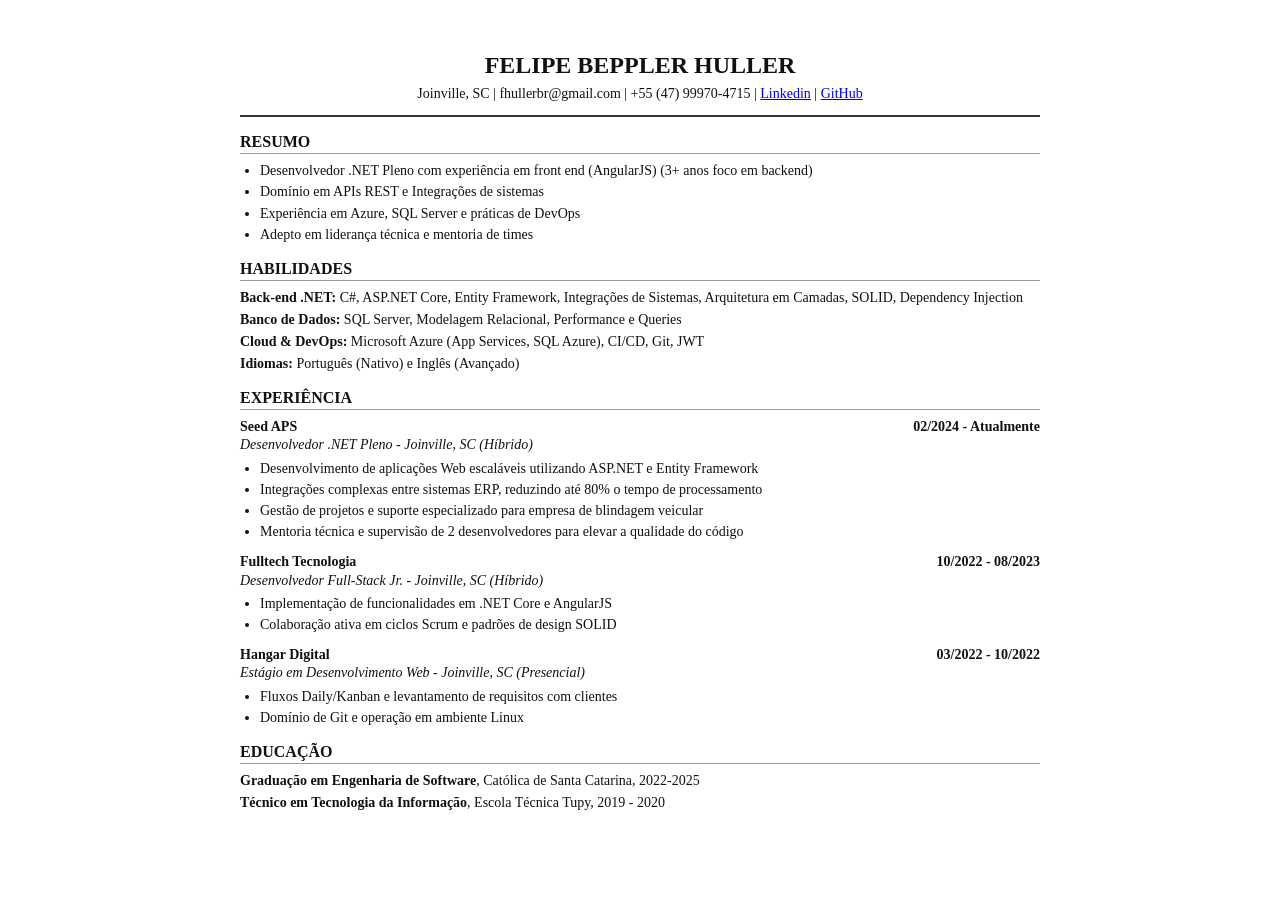
==== cv.html @ c4a2a16d "Add cv.html" ====
<!DOCTYPE html>
<html lang="pt-br">

<head>
    <meta charset="UTF-8">
    <meta name="viewport" content="width=device-width, initial-scale=1.0">
    <title>felipe_beppler_huller_cv</title>
    <style>
        @media print {
            body {
                margin: 0;
                padding: 0;
            }

            .container {
                border: none !important;
                box-shadow: none !important;
                width: 21cm !important;
                margin: 0 !important;
            }

            a[href]:after {
                content: ": " attr(href);
                max-width: 300px;
                overflow: hidden;
                text-overflow: ellipsis;
                white-space: nowrap;
                display: inline-block;
                vertical-align: bottom;
            }
        }

        body {
            font-family: 'Times New Roman', Times, serif;
            line-height: 1.3;
            color: #111;
            background-color: #fff;
            margin: 0;
            padding: 0;
        }

        .container {
            max-width: 800px;
            margin: 20px auto;
            padding: 30px;
        }

        header {
            text-align: center;
            border-bottom: 2px solid #333;
            padding-bottom: 8px;
            margin-bottom: 12px;
        }

        h1 {
            margin: 0;
            font-size: 24px;
            text-transform: uppercase;
        }

        h2 {
            font-size: 16px;
            text-transform: uppercase;
            border-bottom: 1px solid #999;
            margin: 15px 0 8px 0;
        }

        p {
            margin: 4px 0;
            font-size: 14px;
        }

        ul {
            margin: 5px 0;
            padding-left: 20px;
        }

        li {
            margin-bottom: 3px;
            font-size: 14px;
        }

        .exp-header {
            display: flex;
            justify-content: space-between;
            font-weight: bold;
            font-size: 14px;
        }

        .job-title {
            font-style: italic;
            margin-bottom: 4px;
            font-size: 14px;
        }

        .section-item {
            margin-bottom: 12px;
        }
    </style>
</head>

<body>

    <div class="container">
        <header>
            <h1>Felipe Beppler Huller</h1>
            <p>
                Joinville, SC | fhullerbr@gmail.com | +55 (47) 99970-4715 |
                <a href="linkedin.com/in/felipe-beppler-huller">Linkedin</a> | <a href="github.com/Fhuller">GitHub</a> <br>
            </p>
        </header>

        <section>
            <h2>Resumo</h2>
            <ul>
                <li>Desenvolvedor .NET Pleno com experiência em front end (AngularJS) (3+ anos foco em backend)</li>
                <li>Domínio em APIs REST e Integrações de sistemas</li>
                <li>Experiência em Azure, SQL Server e práticas de DevOps</li>
                <li>Adepto em liderança técnica e mentoria de times</li>
            </ul>
        </section>

        <section>
            <h2>Habilidades</h2>
            <p><strong>Back-end .NET:</strong> C#, ASP.NET Core, Entity Framework, Integrações de Sistemas, Arquitetura
                em Camadas, SOLID, Dependency Injection</p>
            <p><strong>Banco de Dados:</strong> SQL Server, Modelagem Relacional, Performance e Queries</p>
            <p><strong>Cloud & DevOps:</strong> Microsoft Azure (App Services, SQL Azure), CI/CD, Git, JWT</p>
            <p><strong>Idiomas:</strong> Português (Nativo) e Inglês (Avançado)</p>
        </section>

        <section>
            <h2>Experiência</h2>

            <div class="section-item">
                <div class="exp-header">
                    <span>Seed APS</span>
                    <span>02/2024 - Atualmente</span>
                </div>
                <div class="job-title">Desenvolvedor .NET Pleno - Joinville, SC (Híbrido)</div>
                <ul>
                    <li>Desenvolvimento de aplicações Web escaláveis utilizando ASP.NET e Entity Framework</li>
                    <li>Integrações complexas entre sistemas ERP, reduzindo até 80% o tempo de processamento</li>
                    <li>Gestão de projetos e suporte especializado para empresa de blindagem veicular</li>
                    <li>Mentoria técnica e supervisão de 2 desenvolvedores para elevar a qualidade do código</li>
                </ul>
            </div>

            <div class="section-item">
                <div class="exp-header">
                    <span>Fulltech Tecnologia</span>
                    <span>10/2022 - 08/2023</span>
                </div>
                <div class="job-title">Desenvolvedor Full-Stack Jr. - Joinville, SC (Híbrido)</div>
                <ul>
                    <li>Implementação de funcionalidades em .NET Core e AngularJS</li>
                    <li>Colaboração ativa em ciclos Scrum e padrões de design SOLID</li>
                </ul>
            </div>

            <div class="section-item">
                <div class="exp-header">
                    <span>Hangar Digital</span>
                    <span>03/2022 - 10/2022</span>
                </div>
                <div class="job-title">Estágio em Desenvolvimento Web - Joinville, SC (Presencial)</div>
                <ul>
                    <li>Fluxos Daily/Kanban e levantamento de requisitos com clientes</li>
                    <li>Domínio de Git e operação em ambiente Linux</li>
                </ul>
            </div>
        </section>

        <section>
            <h2>Educação</h2>
            <p><strong>Graduação em Engenharia de Software</strong>, Católica de Santa Catarina, 2022-2025</p>
            <p><strong>Técnico em Tecnologia da Informação</strong>, Escola Técnica Tupy, 2019 - 2020</p>
        </section>
    </div>

</body>

</html>
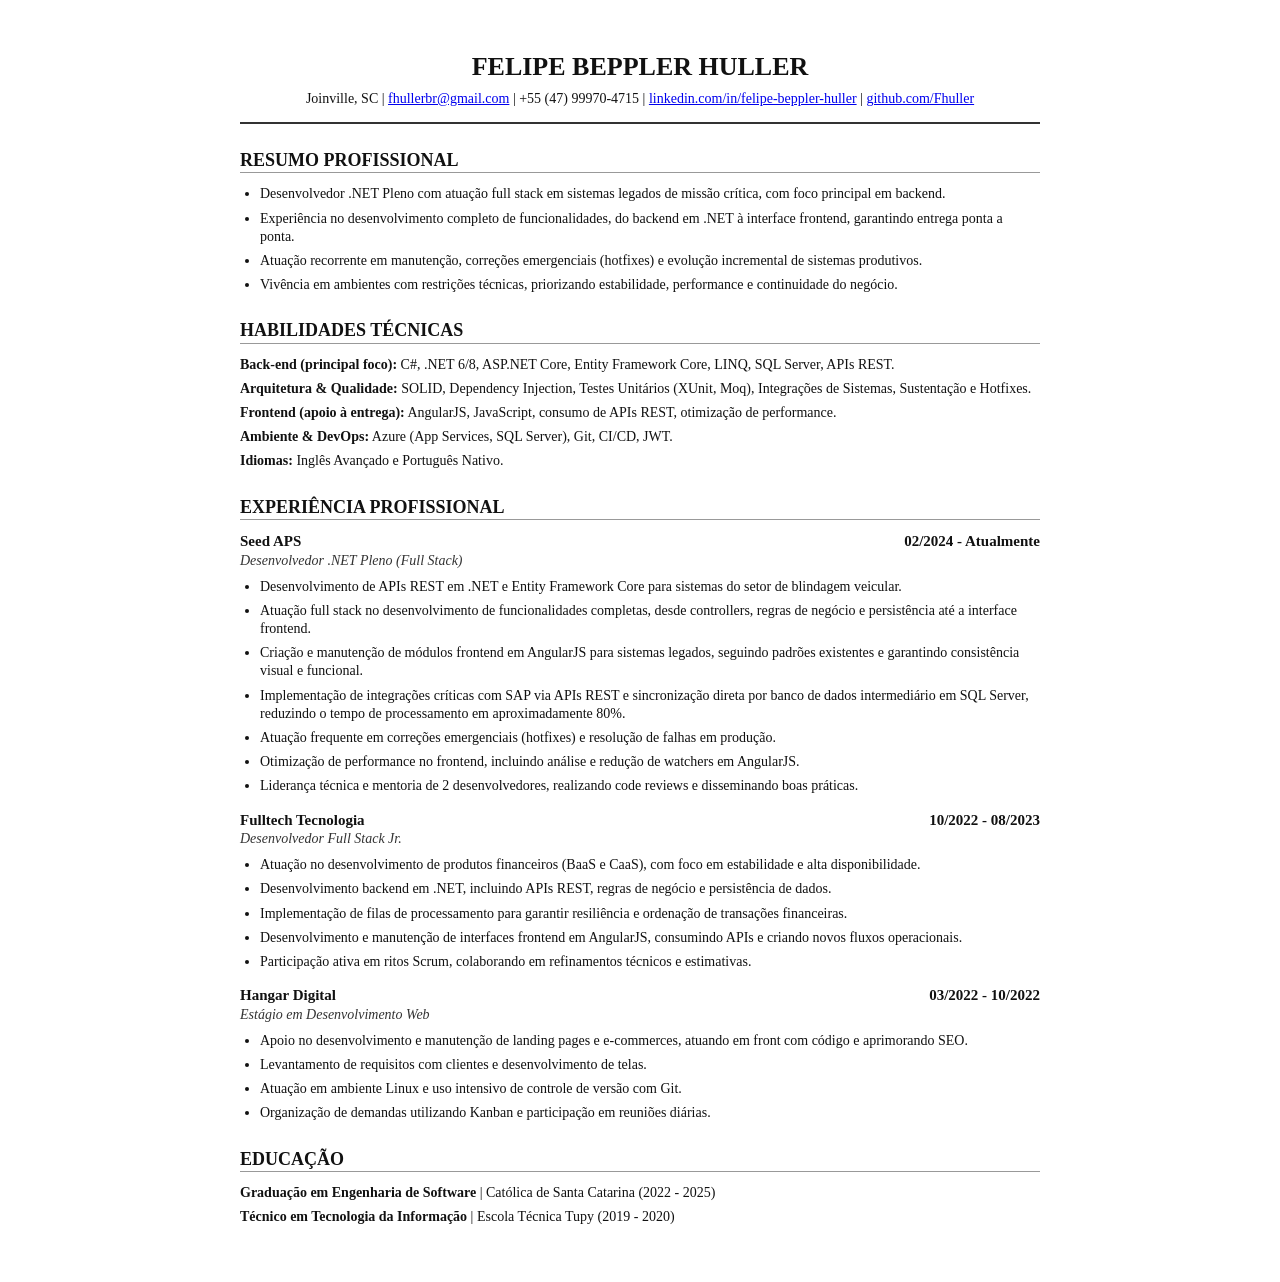
==== commit bd5f65d7: "update cv" ====
--- a/cv.html
+++ b/cv.html
@@ -19,14 +19,9 @@
                 margin: 0 !important;
             }
 
-            a[href]:after {
-                content: ": " attr(href);
-                max-width: 300px;
-                overflow: hidden;
-                text-overflow: ellipsis;
-                white-space: nowrap;
-                display: inline-block;
-                vertical-align: bottom;
+            a {
+                text-decoration: none;
+                color: inherit !important;
             }
         }
 
@@ -54,29 +49,29 @@
 
         h1 {
             margin: 0;
-            font-size: 24px;
+            font-size: 26px;
             text-transform: uppercase;
         }
 
         h2 {
-            font-size: 16px;
+            font-size: 18px;
             text-transform: uppercase;
             border-bottom: 1px solid #999;
-            margin: 15px 0 8px 0;
+            margin: 25px 0 12px 0;
         }
 
         p {
-            margin: 4px 0;
+            margin: 6px 0;
             font-size: 14px;
         }
 
         ul {
-            margin: 5px 0;
+            margin: 8px 0;
             padding-left: 20px;
         }
 
         li {
-            margin-bottom: 3px;
+            margin-bottom: 6px;
             font-size: 14px;
         }
 
@@ -84,17 +79,22 @@
             display: flex;
             justify-content: space-between;
             font-weight: bold;
-            font-size: 14px;
+            font-size: 15px;
         }
 
         .job-title {
             font-style: italic;
-            margin-bottom: 4px;
+            margin-bottom: 8px;
             font-size: 14px;
+            color: #333;
         }
 
         .section-item {
-            margin-bottom: 12px;
+            margin-bottom: 15px;
+        }
+
+        .skills-grid strong {
+            font-size: 14px;
         }
     </style>
 </head>
@@ -105,44 +105,52 @@
         <header>
             <h1>Felipe Beppler Huller</h1>
             <p>
-                Joinville, SC | fhullerbr@gmail.com | +55 (47) 99970-4715 |
-                <a href="linkedin.com/in/felipe-beppler-huller">Linkedin</a> | <a href="github.com/Fhuller">GitHub</a> <br>
+                Joinville, SC |
+                <a href="mailto:fhullerbr@gmail.com">fhullerbr@gmail.com</a> |
+                +55 (47) 99970-4715 |
+                <a href="https://linkedin.com/in/felipe-beppler-huller" target="_blank">linkedin.com/in/felipe-beppler-huller</a> |
+                <a href="https://github.com/Fhuller" target="_blank">github.com/Fhuller</a>
             </p>
         </header>
 
         <section>
-            <h2>Resumo</h2>
+            <h2>Resumo Profissional</h2>
             <ul>
-                <li>Desenvolvedor .NET Pleno com experiência em front end (AngularJS) (3+ anos foco em backend)</li>
-                <li>Domínio em APIs REST e Integrações de sistemas</li>
-                <li>Experiência em Azure, SQL Server e práticas de DevOps</li>
-                <li>Adepto em liderança técnica e mentoria de times</li>
+                <li>Desenvolvedor .NET Pleno com atuação full stack em sistemas legados de missão crítica, com foco principal em backend.</li>
+                <li>Experiência no desenvolvimento completo de funcionalidades, do backend em .NET à interface frontend, garantindo entrega ponta a ponta.</li>
+                <li>Atuação recorrente em manutenção, correções emergenciais (hotfixes) e evolução incremental de sistemas produtivos.</li>
+                <li>Vivência em ambientes com restrições técnicas, priorizando estabilidade, performance e continuidade do negócio.</li>
             </ul>
         </section>
 
         <section>
-            <h2>Habilidades</h2>
-            <p><strong>Back-end .NET:</strong> C#, ASP.NET Core, Entity Framework, Integrações de Sistemas, Arquitetura
-                em Camadas, SOLID, Dependency Injection</p>
-            <p><strong>Banco de Dados:</strong> SQL Server, Modelagem Relacional, Performance e Queries</p>
-            <p><strong>Cloud & DevOps:</strong> Microsoft Azure (App Services, SQL Azure), CI/CD, Git, JWT</p>
-            <p><strong>Idiomas:</strong> Português (Nativo) e Inglês (Avançado)</p>
+            <h2>Habilidades Técnicas</h2>
+            <div class="skills-grid">
+                <p><strong>Back-end (principal foco):</strong> C#, .NET 6/8, ASP.NET Core, Entity Framework Core, LINQ, SQL Server, APIs REST.</p>
+                <p><strong>Arquitetura & Qualidade:</strong> SOLID, Dependency Injection, Testes Unitários (XUnit, Moq), Integrações de Sistemas, Sustentação e Hotfixes.</p>
+                <p><strong>Frontend (apoio à entrega):</strong> AngularJS, JavaScript, consumo de APIs REST, otimização de performance.</p>
+                <p><strong>Ambiente & DevOps:</strong> Azure (App Services, SQL Server), Git, CI/CD, JWT.</p>
+                <p><strong>Idiomas:</strong> Inglês Avançado e Português Nativo.</p>
+            </div>
         </section>
 
         <section>
-            <h2>Experiência</h2>
+            <h2>Experiência Profissional</h2>
 
             <div class="section-item">
                 <div class="exp-header">
                     <span>Seed APS</span>
                     <span>02/2024 - Atualmente</span>
                 </div>
-                <div class="job-title">Desenvolvedor .NET Pleno - Joinville, SC (Híbrido)</div>
+                <div class="job-title">Desenvolvedor .NET Pleno (Full Stack)</div>
                 <ul>
-                    <li>Desenvolvimento de aplicações Web escaláveis utilizando ASP.NET e Entity Framework</li>
-                    <li>Integrações complexas entre sistemas ERP, reduzindo até 80% o tempo de processamento</li>
-                    <li>Gestão de projetos e suporte especializado para empresa de blindagem veicular</li>
-                    <li>Mentoria técnica e supervisão de 2 desenvolvedores para elevar a qualidade do código</li>
+                    <li>Desenvolvimento de APIs REST em .NET e Entity Framework Core para sistemas do setor de blindagem veicular.</li>
+                    <li>Atuação full stack no desenvolvimento de funcionalidades completas, desde controllers, regras de negócio e persistência até a interface frontend.</li>
+                    <li>Criação e manutenção de módulos frontend em AngularJS para sistemas legados, seguindo padrões existentes e garantindo consistência visual e funcional.</li>
+                    <li>Implementação de integrações críticas com SAP via APIs REST e sincronização direta por banco de dados intermediário em SQL Server, reduzindo o tempo de processamento em aproximadamente 80%.</li>
+                    <li>Atuação frequente em correções emergenciais (hotfixes) e resolução de falhas em produção.</li>
+                    <li>Otimização de performance no frontend, incluindo análise e redução de watchers em AngularJS.</li>
+                    <li>Liderança técnica e mentoria de 2 desenvolvedores, realizando code reviews e disseminando boas práticas.</li>
                 </ul>
             </div>
 
@@ -151,10 +159,13 @@
                     <span>Fulltech Tecnologia</span>
                     <span>10/2022 - 08/2023</span>
                 </div>
-                <div class="job-title">Desenvolvedor Full-Stack Jr. - Joinville, SC (Híbrido)</div>
+                <div class="job-title">Desenvolvedor Full Stack Jr.</div>
                 <ul>
-                    <li>Implementação de funcionalidades em .NET Core e AngularJS</li>
-                    <li>Colaboração ativa em ciclos Scrum e padrões de design SOLID</li>
+                    <li>Atuação no desenvolvimento de produtos financeiros (BaaS e CaaS), com foco em estabilidade e alta disponibilidade.</li>
+                    <li>Desenvolvimento backend em .NET, incluindo APIs REST, regras de negócio e persistência de dados.</li>
+                    <li>Implementação de filas de processamento para garantir resiliência e ordenação de transações financeiras.</li>
+                    <li>Desenvolvimento e manutenção de interfaces frontend em AngularJS, consumindo APIs e criando novos fluxos operacionais.</li>
+                    <li>Participação ativa em ritos Scrum, colaborando em refinamentos técnicos e estimativas.</li>
                 </ul>
             </div>
 
@@ -163,21 +174,23 @@
                     <span>Hangar Digital</span>
                     <span>03/2022 - 10/2022</span>
                 </div>
-                <div class="job-title">Estágio em Desenvolvimento Web - Joinville, SC (Presencial)</div>
+                <div class="job-title">Estágio em Desenvolvimento Web</div>
                 <ul>
-                    <li>Fluxos Daily/Kanban e levantamento de requisitos com clientes</li>
-                    <li>Domínio de Git e operação em ambiente Linux</li>
+                    <li>Apoio no desenvolvimento e manutenção de landing pages e e-commerces, atuando em front com código e aprimorando SEO.</li>
+                    <li>Levantamento de requisitos com clientes e desenvolvimento de telas.</li>
+                    <li>Atuação em ambiente Linux e uso intensivo de controle de versão com Git.</li>
+                    <li>Organização de demandas utilizando Kanban e participação em reuniões diárias.</li>
                 </ul>
             </div>
         </section>
 
         <section>
             <h2>Educação</h2>
-            <p><strong>Graduação em Engenharia de Software</strong>, Católica de Santa Catarina, 2022-2025</p>
-            <p><strong>Técnico em Tecnologia da Informação</strong>, Escola Técnica Tupy, 2019 - 2020</p>
+            <p><strong>Graduação em Engenharia de Software</strong> | Católica de Santa Catarina (2022 - 2025)</p>
+            <p><strong>Técnico em Tecnologia da Informação</strong> | Escola Técnica Tupy (2019 - 2020)</p>
         </section>
     </div>
 
 </body>
 
-</html>+</html>
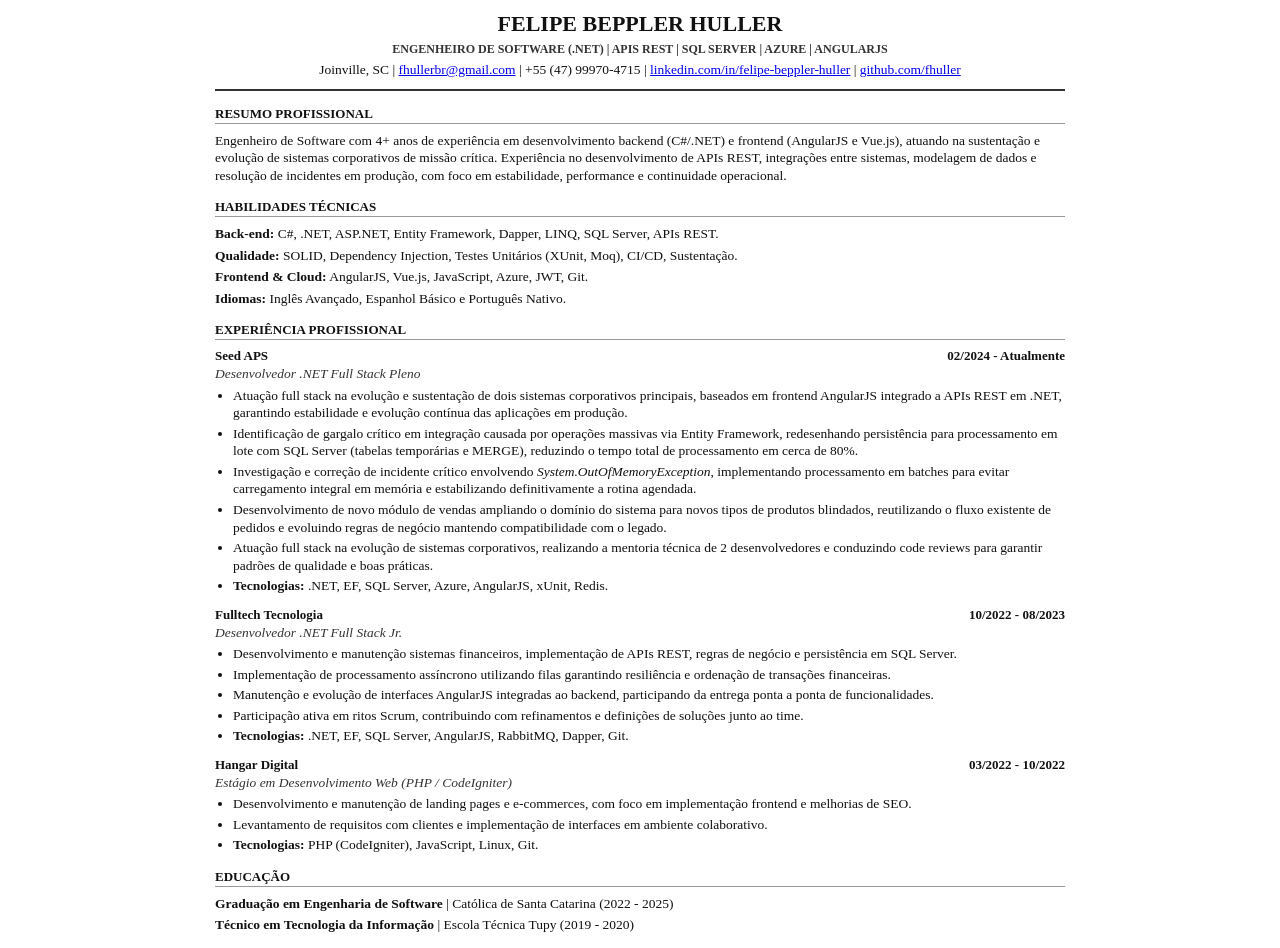
==== commit 2339efd9: "Revise cv.html for content and styling updates Updated CV with new content, improved structure, and " ====
--- a/cv.html
+++ b/cv.html
@@ -7,21 +7,40 @@
     <title>felipe_beppler_huller_cv</title>
     <style>
         @media print {
+            @page {
+                size: A4;
+                margin: 0.6cm 1.0cm;
+            }
+
             body {
-                margin: 0;
-                padding: 0;
-            }
-
-            .container {
-                border: none !important;
-                box-shadow: none !important;
-                width: 21cm !important;
-                margin: 0 !important;
-            }
-
-            a {
-                text-decoration: none;
-                color: inherit !important;
+                font-size: 12px;
+                line-height: 1.25;
+            }
+
+            h1 {
+                margin-bottom: 4px;
+            }
+
+            h2 {
+                margin-top: 10px !important;
+                margin-bottom: 5px !important;
+            }
+
+            ul {
+                margin-top: 2px;
+                margin-bottom: 5px;
+            }
+
+            li {
+                margin-bottom: 2px;
+            }
+
+            .section-item {
+                margin-bottom: 8px !important;
+            }
+
+            header {
+                margin-bottom: 8px !important;
             }
         }
 
@@ -35,66 +54,70 @@
         }
 
         .container {
-            max-width: 800px;
-            margin: 20px auto;
-            padding: 30px;
+            max-width: 850px;
+            margin: 0 auto;
+            padding: 10px 40px;
         }
 
         header {
             text-align: center;
             border-bottom: 2px solid #333;
-            padding-bottom: 8px;
-            margin-bottom: 12px;
+            padding-bottom: 6px;
+            margin-bottom: 10px;
         }
 
         h1 {
             margin: 0;
-            font-size: 26px;
+            font-size: 22px;
             text-transform: uppercase;
         }
 
+        .subtitle {
+            font-weight: bold;
+            font-size: 12px;
+            margin-top: 3px;
+            text-transform: uppercase;
+            color: #333;
+        }
+
         h2 {
-            font-size: 18px;
+            font-size: 13px;
             text-transform: uppercase;
             border-bottom: 1px solid #999;
-            margin: 25px 0 12px 0;
+            margin: 15px 0 8px 0;
         }
 
         p {
-            margin: 6px 0;
-            font-size: 14px;
+            margin: 4px 0;
+            font-size: 13.5px;
         }
 
         ul {
-            margin: 8px 0;
-            padding-left: 20px;
+            margin: 4px 0;
+            padding-left: 18px;
         }
 
         li {
-            margin-bottom: 6px;
-            font-size: 14px;
+            margin-bottom: 3px;
+            font-size: 13.5px;
         }
 
         .exp-header {
             display: flex;
             justify-content: space-between;
             font-weight: bold;
-            font-size: 15px;
+            font-size: 13px;
         }
 
         .job-title {
             font-style: italic;
-            margin-bottom: 8px;
-            font-size: 14px;
+            margin-bottom: 4px;
+            font-size: 13.5px;
             color: #333;
         }
 
         .section-item {
-            margin-bottom: 15px;
-        }
-
-        .skills-grid strong {
-            font-size: 14px;
+            margin-bottom: 12px;
         }
     </style>
 </head>
@@ -104,34 +127,34 @@
     <div class="container">
         <header>
             <h1>Felipe Beppler Huller</h1>
+            <div class="subtitle">Engenheiro de Software (.NET) | APIs REST | SQL Server | Azure | AngularJS</div>
             <p>
                 Joinville, SC |
                 <a href="mailto:fhullerbr@gmail.com">fhullerbr@gmail.com</a> |
                 +55 (47) 99970-4715 |
-                <a href="https://linkedin.com/in/felipe-beppler-huller" target="_blank">linkedin.com/in/felipe-beppler-huller</a> |
-                <a href="https://github.com/Fhuller" target="_blank">github.com/Fhuller</a>
+                <a href="https://linkedin.com/in/felipe-beppler-huller"
+                    target="_blank">linkedin.com/in/felipe-beppler-huller</a> |
+                <a href="https://github.com/Fhuller" target="_blank">github.com/fhuller</a>
             </p>
         </header>
 
         <section>
             <h2>Resumo Profissional</h2>
-            <ul>
-                <li>Desenvolvedor .NET Pleno com atuação full stack em sistemas legados de missão crítica, com foco principal em backend.</li>
-                <li>Experiência no desenvolvimento completo de funcionalidades, do backend em .NET à interface frontend, garantindo entrega ponta a ponta.</li>
-                <li>Atuação recorrente em manutenção, correções emergenciais (hotfixes) e evolução incremental de sistemas produtivos.</li>
-                <li>Vivência em ambientes com restrições técnicas, priorizando estabilidade, performance e continuidade do negócio.</li>
-            </ul>
+            <p>
+                Engenheiro de Software com 4+ anos de experiência em desenvolvimento backend (C#/.NET) e frontend
+                (AngularJS e Vue.js), atuando na sustentação e evolução de sistemas corporativos de missão crítica.
+                Experiência no desenvolvimento de APIs REST, integrações entre sistemas, modelagem de dados e resolução
+                de incidentes em produção, com foco em estabilidade, performance e continuidade operacional.
+            </p>
         </section>
 
         <section>
             <h2>Habilidades Técnicas</h2>
-            <div class="skills-grid">
-                <p><strong>Back-end (principal foco):</strong> C#, .NET 6/8, ASP.NET Core, Entity Framework Core, LINQ, SQL Server, APIs REST.</p>
-                <p><strong>Arquitetura & Qualidade:</strong> SOLID, Dependency Injection, Testes Unitários (XUnit, Moq), Integrações de Sistemas, Sustentação e Hotfixes.</p>
-                <p><strong>Frontend (apoio à entrega):</strong> AngularJS, JavaScript, consumo de APIs REST, otimização de performance.</p>
-                <p><strong>Ambiente & DevOps:</strong> Azure (App Services, SQL Server), Git, CI/CD, JWT.</p>
-                <p><strong>Idiomas:</strong> Inglês Avançado e Português Nativo.</p>
-            </div>
+            <p><strong>Back-end:</strong> C#, .NET, ASP.NET, Entity Framework, Dapper, LINQ, SQL Server, APIs REST.</p>
+            <p><strong>Qualidade:</strong> SOLID, Dependency Injection, Testes Unitários (XUnit, Moq), CI/CD,
+                Sustentação.</p>
+            <p><strong>Frontend & Cloud:</strong> AngularJS, Vue.js, JavaScript, Azure, JWT, Git.</p>
+            <p><strong>Idiomas:</strong> Inglês Avançado, Espanhol Básico e Português Nativo.</p>
         </section>
 
         <section>
@@ -142,15 +165,33 @@
                     <span>Seed APS</span>
                     <span>02/2024 - Atualmente</span>
                 </div>
-                <div class="job-title">Desenvolvedor .NET Pleno (Full Stack)</div>
+                <div class="job-title">Desenvolvedor .NET Full Stack Pleno</div>
                 <ul>
-                    <li>Desenvolvimento de APIs REST em .NET e Entity Framework Core para sistemas do setor de blindagem veicular.</li>
-                    <li>Atuação full stack no desenvolvimento de funcionalidades completas, desde controllers, regras de negócio e persistência até a interface frontend.</li>
-                    <li>Criação e manutenção de módulos frontend em AngularJS para sistemas legados, seguindo padrões existentes e garantindo consistência visual e funcional.</li>
-                    <li>Implementação de integrações críticas com SAP via APIs REST e sincronização direta por banco de dados intermediário em SQL Server, reduzindo o tempo de processamento em aproximadamente 80%.</li>
-                    <li>Atuação frequente em correções emergenciais (hotfixes) e resolução de falhas em produção.</li>
-                    <li>Otimização de performance no frontend, incluindo análise e redução de watchers em AngularJS.</li>
-                    <li>Liderança técnica e mentoria de 2 desenvolvedores, realizando code reviews e disseminando boas práticas.</li>
+                    <li>
+                        Atuação full stack na evolução e sustentação de dois sistemas corporativos principais,
+                        baseados em frontend AngularJS integrado a APIs REST em .NET, garantindo estabilidade
+                        e evolução contínua das aplicações em produção.
+                    </li>
+                    <li>
+                        Identificação de gargalo crítico em integração causada por operações massivas via
+                        Entity Framework, redesenhando persistência para processamento em lote com SQL Server
+                        (tabelas temporárias e MERGE), reduzindo o tempo total de processamento em cerca de 80%.
+                    </li>
+                    <li>
+                        Investigação e correção de incidente crítico envolvendo <em>System.OutOfMemoryException</em>,
+                        implementando processamento em batches para evitar carregamento integral em memória e
+                        estabilizando definitivamente a rotina agendada.
+                    </li>
+                    <li>
+                        Desenvolvimento de novo módulo de vendas ampliando o domínio do sistema para novos tipos
+                        de produtos blindados, reutilizando o fluxo existente de pedidos e evoluindo regras de negócio
+                        mantendo compatibilidade com o legado.
+                    </li>
+                    <li>
+                        Atuação full stack na evolução de sistemas corporativos, realizando a mentoria técnica de 2 desenvolvedores 
+                        e conduzindo code reviews para garantir padrões de qualidade e boas práticas.
+                    </li>
+                    <li><strong>Tecnologias:</strong> .NET, EF, SQL Server, Azure, AngularJS, xUnit, Redis.</li>
                 </ul>
             </div>
 
@@ -159,13 +200,25 @@
                     <span>Fulltech Tecnologia</span>
                     <span>10/2022 - 08/2023</span>
                 </div>
-                <div class="job-title">Desenvolvedor Full Stack Jr.</div>
+                <div class="job-title">Desenvolvedor .NET Full Stack Jr.</div>
                 <ul>
-                    <li>Atuação no desenvolvimento de produtos financeiros (BaaS e CaaS), com foco em estabilidade e alta disponibilidade.</li>
-                    <li>Desenvolvimento backend em .NET, incluindo APIs REST, regras de negócio e persistência de dados.</li>
-                    <li>Implementação de filas de processamento para garantir resiliência e ordenação de transações financeiras.</li>
-                    <li>Desenvolvimento e manutenção de interfaces frontend em AngularJS, consumindo APIs e criando novos fluxos operacionais.</li>
-                    <li>Participação ativa em ritos Scrum, colaborando em refinamentos técnicos e estimativas.</li>
+                    <li>
+                        Desenvolvimento e manutenção sistemas financeiros, implementação de APIs REST, regras de negócio
+                        e persistência em SQL Server.
+                    </li>
+                    <li>
+                        Implementação de processamento assíncrono utilizando filas garantindo resiliência
+                        e ordenação de transações financeiras.
+                    </li>
+                    <li>
+                        Manutenção e evolução de interfaces AngularJS integradas ao backend, participando da
+                        entrega ponta a ponta de funcionalidades.
+                    </li>
+                    <li>
+                        Participação ativa em ritos Scrum, contribuindo com refinamentos e definições
+                        de soluções junto ao time.
+                    </li>
+                    <li><strong>Tecnologias:</strong> .NET, EF, SQL Server, AngularJS, RabbitMQ, Dapper, Git.</li>
                 </ul>
             </div>
 
@@ -174,12 +227,16 @@
                     <span>Hangar Digital</span>
                     <span>03/2022 - 10/2022</span>
                 </div>
-                <div class="job-title">Estágio em Desenvolvimento Web</div>
+                <div class="job-title">Estágio em Desenvolvimento Web (PHP / CodeIgniter)</div>
                 <ul>
-                    <li>Apoio no desenvolvimento e manutenção de landing pages e e-commerces, atuando em front com código e aprimorando SEO.</li>
-                    <li>Levantamento de requisitos com clientes e desenvolvimento de telas.</li>
-                    <li>Atuação em ambiente Linux e uso intensivo de controle de versão com Git.</li>
-                    <li>Organização de demandas utilizando Kanban e participação em reuniões diárias.</li>
+                    <li>
+                        Desenvolvimento e manutenção de landing pages e e-commerces, com foco em implementação
+                        frontend e melhorias de SEO.
+                    </li>
+                    <li>
+                        Levantamento de requisitos com clientes e implementação de interfaces em ambiente colaborativo.
+                    </li>
+                    <li><strong>Tecnologias:</strong> PHP (CodeIgniter), JavaScript, Linux, Git.</li>
                 </ul>
             </div>
         </section>
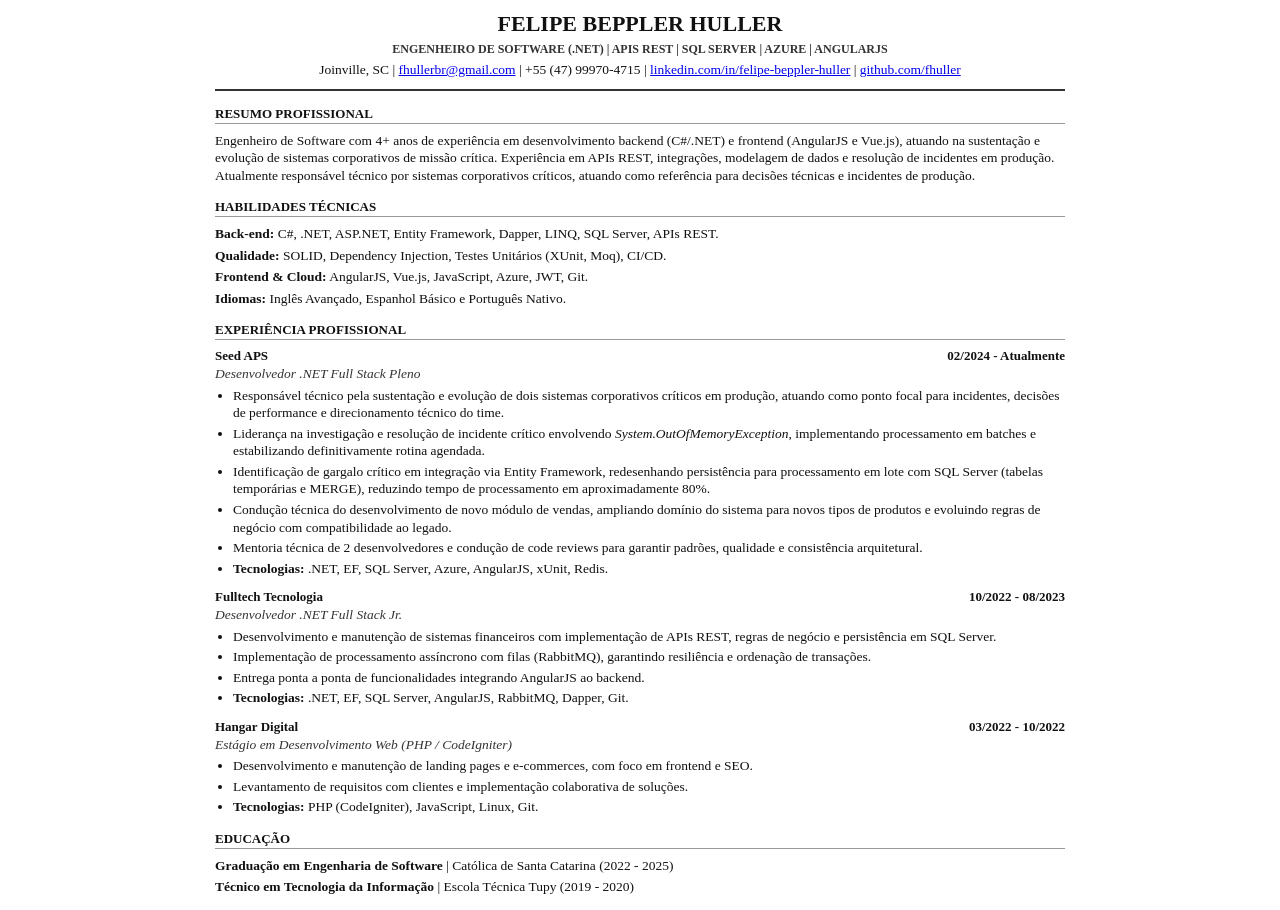
==== commit 451a6a9f: "ow" ====
--- a/cv.html
+++ b/cv.html
@@ -132,8 +132,7 @@
                 Joinville, SC |
                 <a href="mailto:fhullerbr@gmail.com">fhullerbr@gmail.com</a> |
                 +55 (47) 99970-4715 |
-                <a href="https://linkedin.com/in/felipe-beppler-huller"
-                    target="_blank">linkedin.com/in/felipe-beppler-huller</a> |
+                <a href="https://linkedin.com/in/felipe-beppler-huller" target="_blank">linkedin.com/in/felipe-beppler-huller</a> |
                 <a href="https://github.com/Fhuller" target="_blank">github.com/fhuller</a>
             </p>
         </header>
@@ -143,16 +142,16 @@
             <p>
                 Engenheiro de Software com 4+ anos de experiência em desenvolvimento backend (C#/.NET) e frontend
                 (AngularJS e Vue.js), atuando na sustentação e evolução de sistemas corporativos de missão crítica.
-                Experiência no desenvolvimento de APIs REST, integrações entre sistemas, modelagem de dados e resolução
-                de incidentes em produção, com foco em estabilidade, performance e continuidade operacional.
+                Experiência em APIs REST, integrações, modelagem de dados e resolução de incidentes em produção.
+                Atualmente responsável técnico por sistemas corporativos críticos, atuando como referência para
+                decisões técnicas e incidentes de produção.
             </p>
         </section>
 
         <section>
             <h2>Habilidades Técnicas</h2>
             <p><strong>Back-end:</strong> C#, .NET, ASP.NET, Entity Framework, Dapper, LINQ, SQL Server, APIs REST.</p>
-            <p><strong>Qualidade:</strong> SOLID, Dependency Injection, Testes Unitários (XUnit, Moq), CI/CD,
-                Sustentação.</p>
+            <p><strong>Qualidade:</strong> SOLID, Dependency Injection, Testes Unitários (XUnit, Moq), CI/CD.</p>
             <p><strong>Frontend & Cloud:</strong> AngularJS, Vue.js, JavaScript, Azure, JWT, Git.</p>
             <p><strong>Idiomas:</strong> Inglês Avançado, Espanhol Básico e Português Nativo.</p>
         </section>
@@ -168,28 +167,25 @@
                 <div class="job-title">Desenvolvedor .NET Full Stack Pleno</div>
                 <ul>
                     <li>
-                        Atuação full stack na evolução e sustentação de dois sistemas corporativos principais,
-                        baseados em frontend AngularJS integrado a APIs REST em .NET, garantindo estabilidade
-                        e evolução contínua das aplicações em produção.
-                    </li>
-                    <li>
-                        Identificação de gargalo crítico em integração causada por operações massivas via
-                        Entity Framework, redesenhando persistência para processamento em lote com SQL Server
-                        (tabelas temporárias e MERGE), reduzindo o tempo total de processamento em cerca de 80%.
-                    </li>
-                    <li>
-                        Investigação e correção de incidente crítico envolvendo <em>System.OutOfMemoryException</em>,
-                        implementando processamento em batches para evitar carregamento integral em memória e
-                        estabilizando definitivamente a rotina agendada.
-                    </li>
-                    <li>
-                        Desenvolvimento de novo módulo de vendas ampliando o domínio do sistema para novos tipos
-                        de produtos blindados, reutilizando o fluxo existente de pedidos e evoluindo regras de negócio
-                        mantendo compatibilidade com o legado.
-                    </li>
-                    <li>
-                        Atuação full stack na evolução de sistemas corporativos, realizando a mentoria técnica de 2 desenvolvedores 
-                        e conduzindo code reviews para garantir padrões de qualidade e boas práticas.
+                        Responsável técnico pela sustentação e evolução de dois sistemas corporativos críticos em produção,
+                        atuando como ponto focal para incidentes, decisões de performance e direcionamento técnico do time.
+                    </li>
+                    <li>
+                        Liderança na investigação e resolução de incidente crítico envolvendo <em>System.OutOfMemoryException</em>,
+                        implementando processamento em batches e estabilizando definitivamente rotina agendada.
+                    </li>
+                    <li>
+                        Identificação de gargalo crítico em integração via Entity Framework, redesenhando persistência para
+                        processamento em lote com SQL Server (tabelas temporárias e MERGE), reduzindo tempo de processamento
+                        em aproximadamente 80%.
+                    </li>
+                    <li>
+                        Condução técnica do desenvolvimento de novo módulo de vendas, ampliando domínio do sistema para novos
+                        tipos de produtos e evoluindo regras de negócio com compatibilidade ao legado.
+                    </li>
+                    <li>
+                        Mentoria técnica de 2 desenvolvedores e condução de code reviews para garantir padrões,
+                        qualidade e consistência arquitetural.
                     </li>
                     <li><strong>Tecnologias:</strong> .NET, EF, SQL Server, Azure, AngularJS, xUnit, Redis.</li>
                 </ul>
@@ -203,20 +199,15 @@
                 <div class="job-title">Desenvolvedor .NET Full Stack Jr.</div>
                 <ul>
                     <li>
-                        Desenvolvimento e manutenção sistemas financeiros, implementação de APIs REST, regras de negócio
-                        e persistência em SQL Server.
-                    </li>
-                    <li>
-                        Implementação de processamento assíncrono utilizando filas garantindo resiliência
-                        e ordenação de transações financeiras.
-                    </li>
-                    <li>
-                        Manutenção e evolução de interfaces AngularJS integradas ao backend, participando da
-                        entrega ponta a ponta de funcionalidades.
-                    </li>
-                    <li>
-                        Participação ativa em ritos Scrum, contribuindo com refinamentos e definições
-                        de soluções junto ao time.
+                        Desenvolvimento e manutenção de sistemas financeiros com implementação de APIs REST,
+                        regras de negócio e persistência em SQL Server.
+                    </li>
+                    <li>
+                        Implementação de processamento assíncrono com filas (RabbitMQ), garantindo resiliência
+                        e ordenação de transações.
+                    </li>
+                    <li>
+                        Entrega ponta a ponta de funcionalidades integrando AngularJS ao backend.
                     </li>
                     <li><strong>Tecnologias:</strong> .NET, EF, SQL Server, AngularJS, RabbitMQ, Dapper, Git.</li>
                 </ul>
@@ -230,11 +221,10 @@
                 <div class="job-title">Estágio em Desenvolvimento Web (PHP / CodeIgniter)</div>
                 <ul>
                     <li>
-                        Desenvolvimento e manutenção de landing pages e e-commerces, com foco em implementação
-                        frontend e melhorias de SEO.
-                    </li>
-                    <li>
-                        Levantamento de requisitos com clientes e implementação de interfaces em ambiente colaborativo.
+                        Desenvolvimento e manutenção de landing pages e e-commerces, com foco em frontend e SEO.
+                    </li>
+                    <li>
+                        Levantamento de requisitos com clientes e implementação colaborativa de soluções.
                     </li>
                     <li><strong>Tecnologias:</strong> PHP (CodeIgniter), JavaScript, Linux, Git.</li>
                 </ul>
@@ -250,4 +240,4 @@
 
 </body>
 
-</html>
+</html>
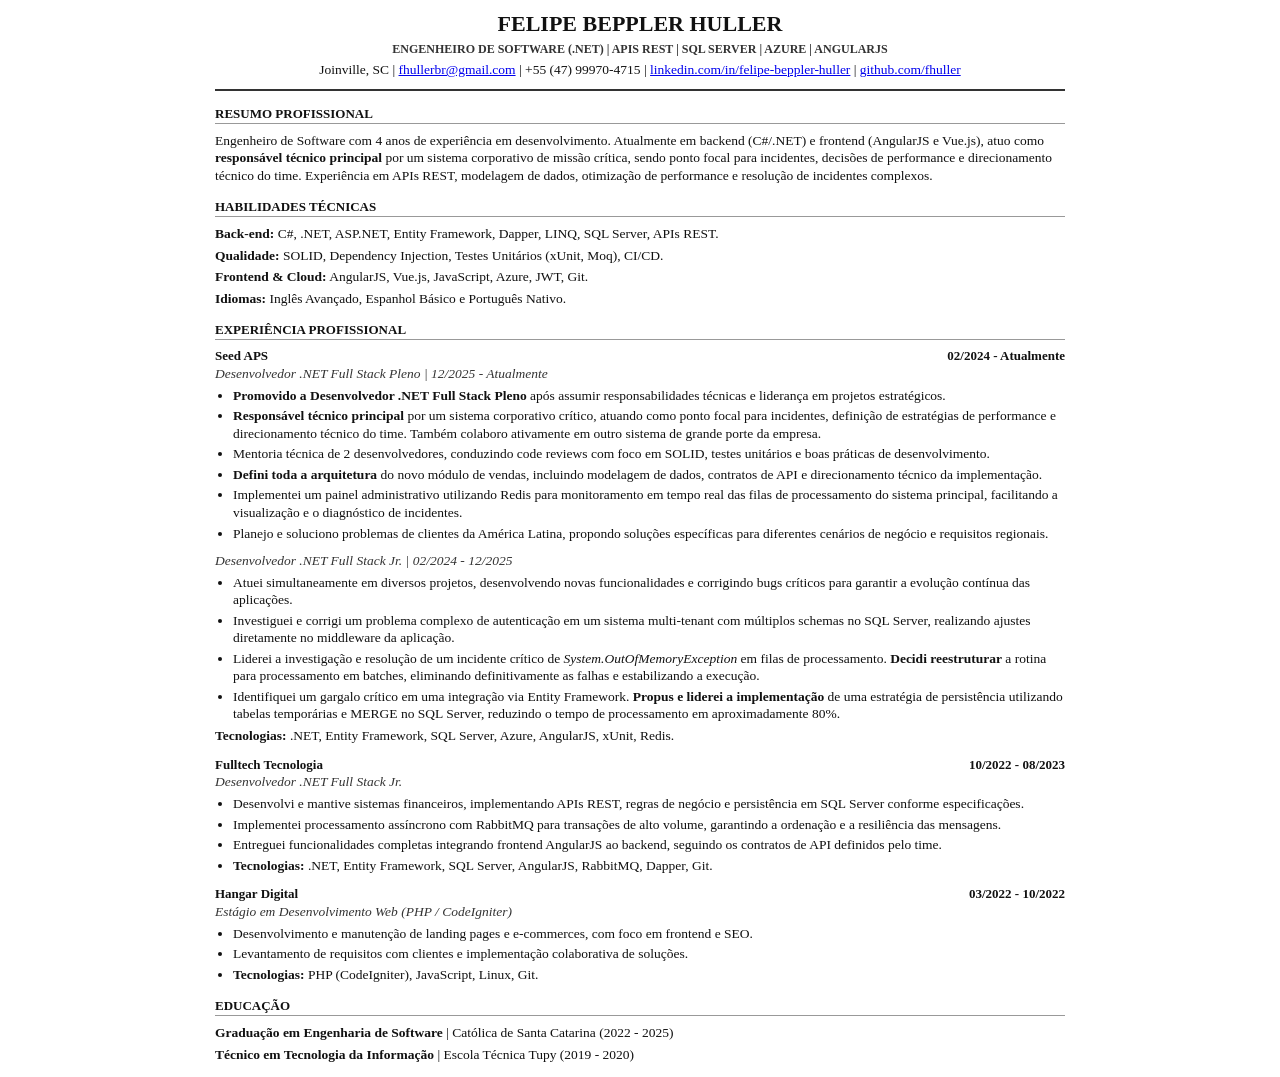
==== commit 643dcb45: "update split cv" ====
--- a/cv.html
+++ b/cv.html
@@ -6,44 +6,6 @@
     <meta name="viewport" content="width=device-width, initial-scale=1.0">
     <title>felipe_beppler_huller_cv</title>
     <style>
-        @media print {
-            @page {
-                size: A4;
-                margin: 0.6cm 1.0cm;
-            }
-
-            body {
-                font-size: 12px;
-                line-height: 1.25;
-            }
-
-            h1 {
-                margin-bottom: 4px;
-            }
-
-            h2 {
-                margin-top: 10px !important;
-                margin-bottom: 5px !important;
-            }
-
-            ul {
-                margin-top: 2px;
-                margin-bottom: 5px;
-            }
-
-            li {
-                margin-bottom: 2px;
-            }
-
-            .section-item {
-                margin-bottom: 8px !important;
-            }
-
-            header {
-                margin-bottom: 8px !important;
-            }
-        }
-
         body {
             font-family: 'Times New Roman', Times, serif;
             line-height: 1.3;
@@ -118,6 +80,91 @@
 
         .section-item {
             margin-bottom: 12px;
+        }
+
+        @media print {
+            @page {
+                size: A4;
+                margin: 0.7cm 1cm;
+            }
+
+            body {
+                font-size: 11.5px;
+                line-height: 1.25;
+            }
+
+            .container {
+                padding: 0 20px;
+                max-width: 100%;
+            }
+
+            header {
+                padding-bottom: 4px;
+                margin-bottom: 6px;
+                border-bottom-width: 1.5px;
+            }
+
+            h1 {
+                font-size: 17px;
+                margin-bottom: 1px;
+            }
+
+            .subtitle {
+                font-size: 11.5px;
+                margin-top: 2px;
+            }
+
+            header p {
+                font-size: 10.5px;
+                margin: 2px 0 0 0;
+            }
+
+            h2 {
+                font-size: 12.5px;
+                margin: 9px 0 4px 0;
+                border-bottom-width: 0.5px;
+            }
+
+            p {
+                margin: 3px 0;
+                font-size: 11.5px;
+            }
+
+            ul {
+                margin: 2px 0;
+                padding-left: 16px;
+            }
+
+            li {
+                margin-bottom: 1px;
+                font-size: 11.5px;
+            }
+
+            .exp-header {
+                font-size: 12px;
+            }
+
+            .job-title {
+                font-size: 11.5px;
+                margin-bottom: 2px;
+            }
+
+            .section-item {
+                margin-bottom: 5px;
+            }
+
+            /* Anula margin-top inline da segunda função na Seed APS */
+            .job-title[style*="margin-top"] {
+                margin-top: 6px !important;
+            }
+
+            /* Evita quebra de página dentro de uma seção */
+            .section-item {
+                page-break-inside: avoid;
+            }
+            h2 {
+                page-break-after: avoid;
+            }
         }
     </style>
 </head>
@@ -140,55 +187,66 @@
         <section>
             <h2>Resumo Profissional</h2>
             <p>
-                Engenheiro de Software com 4+ anos de experiência em desenvolvimento backend (C#/.NET) e frontend
-                (AngularJS e Vue.js), atuando na sustentação e evolução de sistemas corporativos de missão crítica.
-                Experiência em APIs REST, integrações, modelagem de dados e resolução de incidentes em produção.
-                Atualmente responsável técnico por sistemas corporativos críticos, atuando como referência para
-                decisões técnicas e incidentes de produção.
+                Engenheiro de Software com 4 anos de experiência em desenvolvimento. Atualmente em backend (C#/.NET) e frontend (AngularJS e Vue.js), atuo como <strong>responsável técnico principal</strong> por um sistema corporativo de missão crítica,
+                sendo ponto focal para incidentes, decisões de performance e direcionamento técnico do time. Experiência em APIs REST, modelagem de dados, otimização de performance e resolução de incidentes complexos.
             </p>
         </section>
 
         <section>
             <h2>Habilidades Técnicas</h2>
             <p><strong>Back-end:</strong> C#, .NET, ASP.NET, Entity Framework, Dapper, LINQ, SQL Server, APIs REST.</p>
-            <p><strong>Qualidade:</strong> SOLID, Dependency Injection, Testes Unitários (XUnit, Moq), CI/CD.</p>
+            <p><strong>Qualidade:</strong> SOLID, Dependency Injection, Testes Unitários (xUnit, Moq), CI/CD.</p>
             <p><strong>Frontend & Cloud:</strong> AngularJS, Vue.js, JavaScript, Azure, JWT, Git.</p>
             <p><strong>Idiomas:</strong> Inglês Avançado, Espanhol Básico e Português Nativo.</p>
         </section>
 
         <section>
             <h2>Experiência Profissional</h2>
-
-            <div class="section-item">
+                        <div class="section-item">
                 <div class="exp-header">
                     <span>Seed APS</span>
                     <span>02/2024 - Atualmente</span>
                 </div>
-                <div class="job-title">Desenvolvedor .NET Full Stack Pleno</div>
+
+                <div class="job-title">Desenvolvedor .NET Full Stack Pleno | 12/2025 - Atualmente</div>
                 <ul>
                     <li>
-                        Responsável técnico pela sustentação e evolução de dois sistemas corporativos críticos em produção,
-                        atuando como ponto focal para incidentes, decisões de performance e direcionamento técnico do time.
-                    </li>
-                    <li>
-                        Liderança na investigação e resolução de incidente crítico envolvendo <em>System.OutOfMemoryException</em>,
-                        implementando processamento em batches e estabilizando definitivamente rotina agendada.
-                    </li>
-                    <li>
-                        Identificação de gargalo crítico em integração via Entity Framework, redesenhando persistência para
-                        processamento em lote com SQL Server (tabelas temporárias e MERGE), reduzindo tempo de processamento
-                        em aproximadamente 80%.
-                    </li>
-                    <li>
-                        Condução técnica do desenvolvimento de novo módulo de vendas, ampliando domínio do sistema para novos
-                        tipos de produtos e evoluindo regras de negócio com compatibilidade ao legado.
-                    </li>
-                    <li>
-                        Mentoria técnica de 2 desenvolvedores e condução de code reviews para garantir padrões,
-                        qualidade e consistência arquitetural.
-                    </li>
-                    <li><strong>Tecnologias:</strong> .NET, EF, SQL Server, Azure, AngularJS, xUnit, Redis.</li>
+                        <strong>Promovido a Desenvolvedor .NET Full Stack Pleno</strong> após assumir responsabilidades técnicas e liderança em projetos estratégicos.
+                    </li>
+                    <li>
+                        <strong>Responsável técnico principal</strong> por um sistema corporativo crítico, atuando como ponto focal para incidentes, definição de estratégias de performance e direcionamento técnico do time. Também colaboro ativamente em outro sistema de grande porte da empresa.
+                    </li>
+                    <li>
+                        Mentoria técnica de 2 desenvolvedores, conduzindo code reviews com foco em SOLID, testes unitários e boas práticas de desenvolvimento.
+                    </li>
+                    <li>
+                        <strong>Defini toda a arquitetura</strong> do novo módulo de vendas, incluindo modelagem de dados, contratos de API e direcionamento técnico da implementação.
+                    </li>
+                    <li>
+                        Implementei um painel administrativo utilizando Redis para monitoramento em tempo real das filas de processamento do sistema principal, facilitando a visualização e o diagnóstico de incidentes.
+                    </li>
+                    <li>
+                        Planejo e soluciono problemas de clientes da América Latina, propondo soluções específicas para diferentes cenários de negócio e requisitos regionais.
+                    </li>
                 </ul>
+
+                <div class="job-title" style="margin-top: 10px;">Desenvolvedor .NET Full Stack Jr. | 02/2024 - 12/2025</div>
+                <ul>
+                    <li>
+                        Atuei simultaneamente em diversos projetos, desenvolvendo novas funcionalidades e corrigindo bugs críticos para garantir a evolução contínua das aplicações.
+                    </li>
+                    <li>
+                        Investiguei e corrigi um problema complexo de autenticação em um sistema multi-tenant com múltiplos schemas no SQL Server, realizando ajustes diretamente no middleware da aplicação.
+                    </li>
+                    <li>
+                        Liderei a investigação e resolução de um incidente crítico de <em>System.OutOfMemoryException</em> em filas de processamento. <strong>Decidi reestruturar</strong> a rotina para processamento em batches, eliminando definitivamente as falhas e estabilizando a execução.
+                    </li>
+                    <li>
+                        Identifiquei um gargalo crítico em uma integração via Entity Framework. <strong>Propus e liderei a implementação</strong> de uma estratégia de persistência utilizando tabelas temporárias e MERGE no SQL Server, reduzindo o tempo de processamento em aproximadamente 80%.
+                    </li>
+                </ul>
+
+                <p><strong>Tecnologias:</strong> .NET, Entity Framework, SQL Server, Azure, AngularJS, xUnit, Redis.</p>
             </div>
 
             <div class="section-item">
@@ -199,17 +257,17 @@
                 <div class="job-title">Desenvolvedor .NET Full Stack Jr.</div>
                 <ul>
                     <li>
-                        Desenvolvimento e manutenção de sistemas financeiros com implementação de APIs REST,
-                        regras de negócio e persistência em SQL Server.
-                    </li>
-                    <li>
-                        Implementação de processamento assíncrono com filas (RabbitMQ), garantindo resiliência
-                        e ordenação de transações.
-                    </li>
-                    <li>
-                        Entrega ponta a ponta de funcionalidades integrando AngularJS ao backend.
-                    </li>
-                    <li><strong>Tecnologias:</strong> .NET, EF, SQL Server, AngularJS, RabbitMQ, Dapper, Git.</li>
+                        Desenvolvi e mantive sistemas financeiros, implementando APIs REST, regras de negócio e persistência em SQL Server conforme especificações.
+                    </li>
+                    <li>
+                        Implementei processamento assíncrono com RabbitMQ para transações de alto volume, garantindo a ordenação e a resiliência das mensagens.
+                    </li>
+                    <li>
+                        Entreguei funcionalidades completas integrando frontend AngularJS ao backend, seguindo os contratos de API definidos pelo time.
+                    </li>
+                    <li>
+                        <strong>Tecnologias:</strong> .NET, Entity Framework, SQL Server, AngularJS, RabbitMQ, Dapper, Git.
+                    </li>
                 </ul>
             </div>
 
@@ -226,7 +284,9 @@
                     <li>
                         Levantamento de requisitos com clientes e implementação colaborativa de soluções.
                     </li>
-                    <li><strong>Tecnologias:</strong> PHP (CodeIgniter), JavaScript, Linux, Git.</li>
+                    <li>
+                        <strong>Tecnologias:</strong> PHP (CodeIgniter), JavaScript, Linux, Git.
+                    </li>
                 </ul>
             </div>
         </section>
